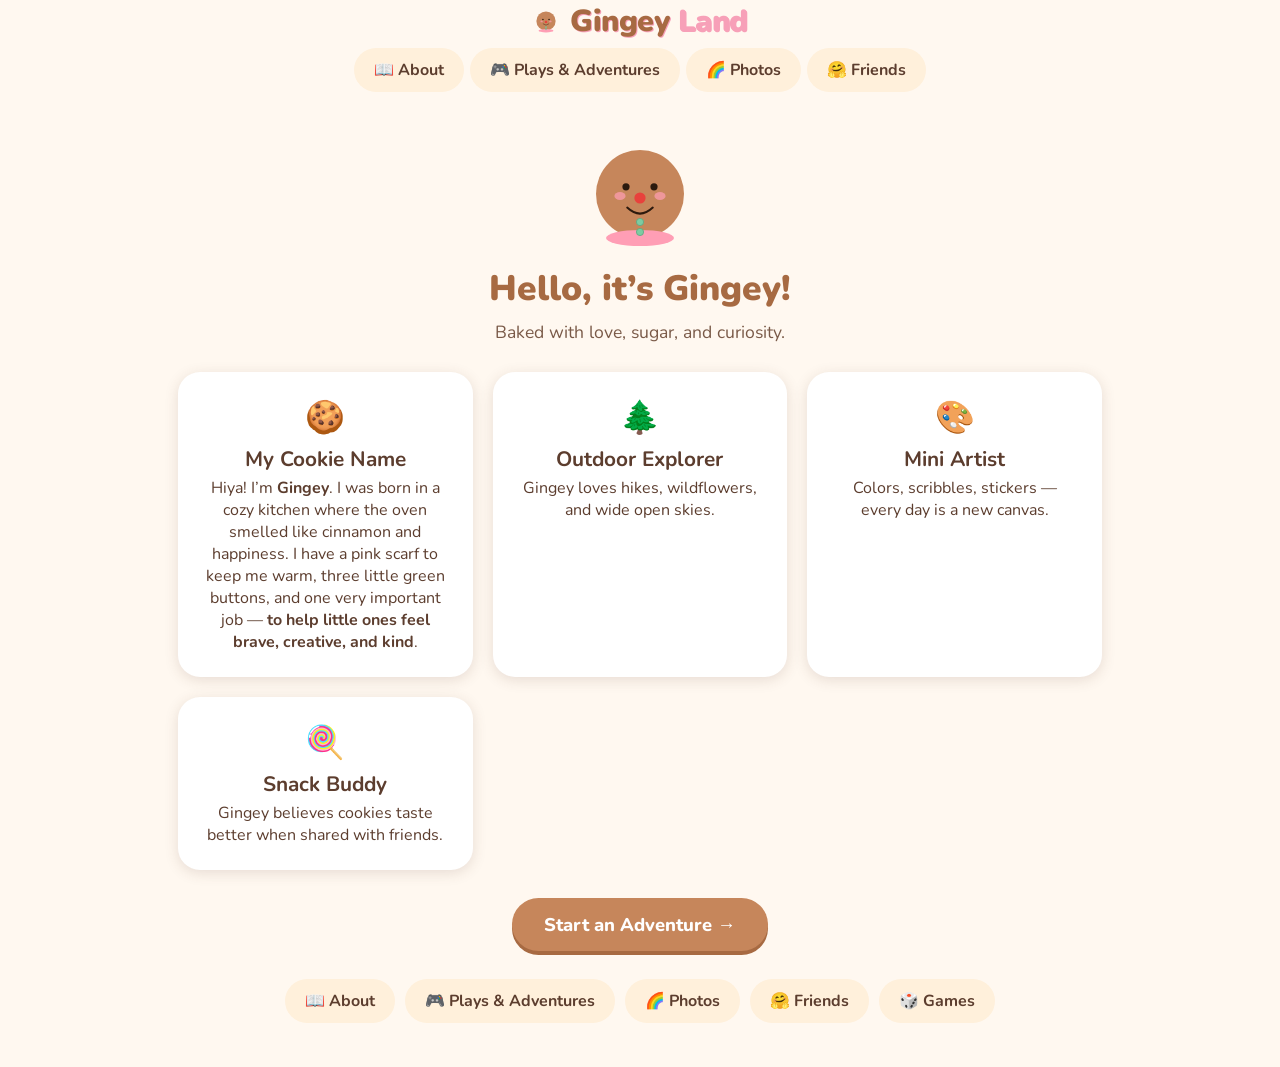
==== about.html @ 678b47bb "feat: add bottom footer menu on all inner pages" ====
<!DOCTYPE html>
<html lang="en">
<head>
  <meta charset="UTF-8" />
  <meta name="viewport" content="width=device-width, initial-scale=1.0" />
  <title>About Gingey — Gingey Land</title>
  <link rel="preconnect" href="https://fonts.googleapis.com" />
  <link rel="preconnect" href="https://fonts.gstatic.com" crossorigin />
  <link href="https://fonts.googleapis.com/css2?family=Nunito:wght@400;700;900&display=swap" rel="stylesheet" />
  <style>
    * { box-sizing: border-box; margin: 0; padding: 0; }
    body {
      font-family: "Nunito", "Segoe UI", sans-serif;
      background: #fff8f0; color: #5c3d2e;
      min-height: 100vh;
      text-align: center;
    }
    main {
      max-width: 960px;
      margin: 28px auto;
      padding: 0 18px;
      text-align: center;
    }
    .page-title {
      font-size: 2.2rem;
      font-weight: 900;
      text-align: center;
      margin-bottom: 8px;
      color: #a76a42;
    }
    .page-subtitle {
      text-align: center;
      font-size: 1.1rem;
      color: #7a5a48;
      margin-bottom: 28px;
    }
    .grid-3 {
      display: grid;
      grid-template-columns: repeat(auto-fill, minmax(240px, 1fr));
      gap: 20px;
      justify-items: center;
    }
    .card {
      background: #fff;
      border-radius: 22px;
      padding: 24px;
      box-shadow: 0 3px 14px rgba(92,61,46,0.15);
      text-align: center;
      width: 100%;
      max-width: 300px;
    }
    svg.logo-icon {
      width: 28px !important;
      height: 28px !important;
      max-width: 28px !important;
      display: inline-block !important;
      vertical-align: middle;
    }
    svg.page-hero {
      width: 120px !important;
      height: auto !important;
      max-width: 120px !important;
      display: block !important;
      margin: 0 auto !important;
    }
    header {
      text-align: center;
    }
    .logo-row a {
      display: inline-flex !important;
      align-items: center;
      gap: 10px;
      text-decoration: none;
      justify-content: center;
    }
    .menu-row {
      display: flex;
      justify-content: center;
      gap: 6px;
      padding: 6px 12px 10px;
      flex-wrap: wrap;
    }
    .menu-btn {
      display: inline-block;
      padding: 9px 18px;
      border-radius: 999px;
      font-size: 1rem;
      font-weight: 700;
      background: #fff0db;
      color: #5c3d2e;
      border: 2.5px solid transparent;
      text-decoration: none;
    }
    .site-footer {
      text-align: center;
      padding: 20px 16px 24px;
      font-size: 0.9rem;
      color: #7a5a48;
    }
  </style>
</head>
<body>
<header>
  <div class="logo-row">
    <a href="index.html">
      <svg class="logo-icon" viewBox="0 0 300 320" xmlns="http://www.w3.org/2000/svg" aria-label="Gingey">
        <circle cx="150" cy="160" r="110" fill="#c6865b"/>
        <ellipse cx="100" cy="165" rx="14" ry="10" fill="#ff9eb5" opacity="0.7"/>
        <ellipse cx="200" cy="165" rx="14" ry="10" fill="#ff9eb5" opacity="0.7"/>
        <circle cx="115" cy="142" r="9" fill="#2c1a0e"/>
        <circle cx="185" cy="142" r="9" fill="#2c1a0e"/>
        <circle cx="150" cy="170" r="14" fill="#e8413c"/>
        <path d="M 118 194 Q 150 224 182 194" fill="none" stroke="#2c1a0e" stroke-width="5" stroke-linecap="round"/>
        <ellipse cx="150" cy="270" rx="85" ry="20" fill="#ff9eb5"/>
        <circle cx="150" cy="230" r="9" fill="#7ecba1" stroke="#5ba882" stroke-width="2"/>
        <circle cx="150" cy="255" r="9" fill="#7ecba1" stroke="#5ba882" stroke-width="2"/>
      </svg>
      <span style="font-size:1.9rem;font-weight:900;color:#a76a42;letter-spacing:-0.5px;text-shadow:1px 1px 0 #f7a0b8;">
        Gingey <span style="color:#f7a0b8;">Land</span>
      </span>
    </a>
  </div>
  <nav class="menu-row">
    <a href="about.html" class="menu-btn">📖 About</a>
    <a href="adventures.html" class="menu-btn">🎮 Plays &amp; Adventures</a>
    <a href="photos.html" class="menu-btn">🌈 Photos</a>
    <a href="friends.html" class="menu-btn">🤗 Friends</a>
  </nav>
</header>

<main>
  <div style="margin-bottom: 6px;">
    <svg class="page-hero" style="width:120px!important;height:auto!important;max-width:120px!important;display:block;margin:0 auto 6px;" viewBox="0 0 300 320" xmlns="http://www.w3.org/2000/svg" aria-label="Gingey">
      <circle cx="150" cy="160" r="110" fill="#c6865b"/>
      <ellipse cx="100" cy="165" rx="14" ry="10" fill="#ff9eb5" opacity="0.7"/>
      <ellipse cx="200" cy="165" rx="14" ry="10" fill="#ff9eb5" opacity="0.7"/>
      <circle cx="115" cy="142" r="9" fill="#2c1a0e"/>
      <circle cx="185" cy="142" r="9" fill="#2c1a0e"/>
      <circle cx="150" cy="170" r="14" fill="#e8413c"/>
      <path d="M 118 194 Q 150 224 182 194" fill="none" stroke="#2c1a0e" stroke-width="5" stroke-linecap="round"/>
      <ellipse cx="150" cy="270" rx="85" ry="20" fill="#ff9eb5"/>
      <circle cx="150" cy="230" r="9" fill="#7ecba1" stroke="#5ba882" stroke-width="2"/>
      <circle cx="150" cy="255" r="9" fill="#7ecba1" stroke="#5ba882" stroke-width="2"/>
    </svg>
  </div>

  <h1 class="page-title">Hello, it’s Gingey!</h1>
  <p class="page-subtitle">Baked with love, sugar, and curiosity.</p>

  <div class="grid-3">
    <div class="card">
      <span style="font-size:2rem;">🍪</span>
      <h3 style="margin:6px 0 4px;font-size:1.3rem;">My Cookie Name</h3>
      <p>
        Hiya! I’m <strong>Gingey</strong>. I was born in a cozy kitchen where the oven smelled like cinnamon and happiness. I have a pink scarf to keep me warm, three little green buttons, and one very important job — <strong>to help little ones feel brave, creative, and kind</strong>.
      </p>
    </div>
    <div class="card">
      <span style="font-size:2rem;">🌲</span>
      <h3 style="margin:6px 0 4px;font-size:1.3rem;">Outdoor Explorer</h3>
      <p>Gingey loves hikes, wildflowers, and wide open skies.</p>
    </div>
    <div class="card">
      <span style="font-size:2rem;">🎨</span>
      <h3 style="margin:6px 0 4px;font-size:1.3rem;">Mini Artist</h3>
      <p>Colors, scribbles, stickers — every day is a new canvas.</p>
    </div>
    <div class="card">
      <span style="font-size:2rem;">🍭</span>
      <h3 style="margin:6px 0 4px;font-size:1.3rem;">Snack Buddy</h3>
      <p>Gingey believes cookies taste better when shared with friends.</p>
    </div>
  </div>

  <div style="margin-top:28px;max-width:400px;margin-left:auto;margin-right:auto;">
    <a href="adventures.html" style="display:inline-block;padding:14px 32px;border-radius:999px;font-size:1.15rem;font-weight:800;background:#c6865b;color:#fff;text-decoration:none;box-shadow:0 4px 0 #a76a42;">
      Start an Adventure →
    </a>
  </div>
</main>

<footer>  <div class="footer-links" style="display:flex;gap:10px;justify-content:center;flex-wrap:wrap;margin-top:8px;">
    <a href="about.html" class="menu-btn">📖 About</a>
    <a href="adventures.html" class="menu-btn">🎮 Plays &amp; Adventures</a>
    <a href="photos.html" class="menu-btn">🌈 Photos</a>
    <a href="friends.html" class="menu-btn">🤗 Friends</a>
    <a href="games.html" class="menu-btn">🎲 Games</a>
  </div>

  <div style="text-align:center;padding:20px 16px 24px;font-size:0.9rem;color:#7a5a48;"></div>
</footer>

<script src="../js/menu.js?v=4"></script>
</body>
</html>
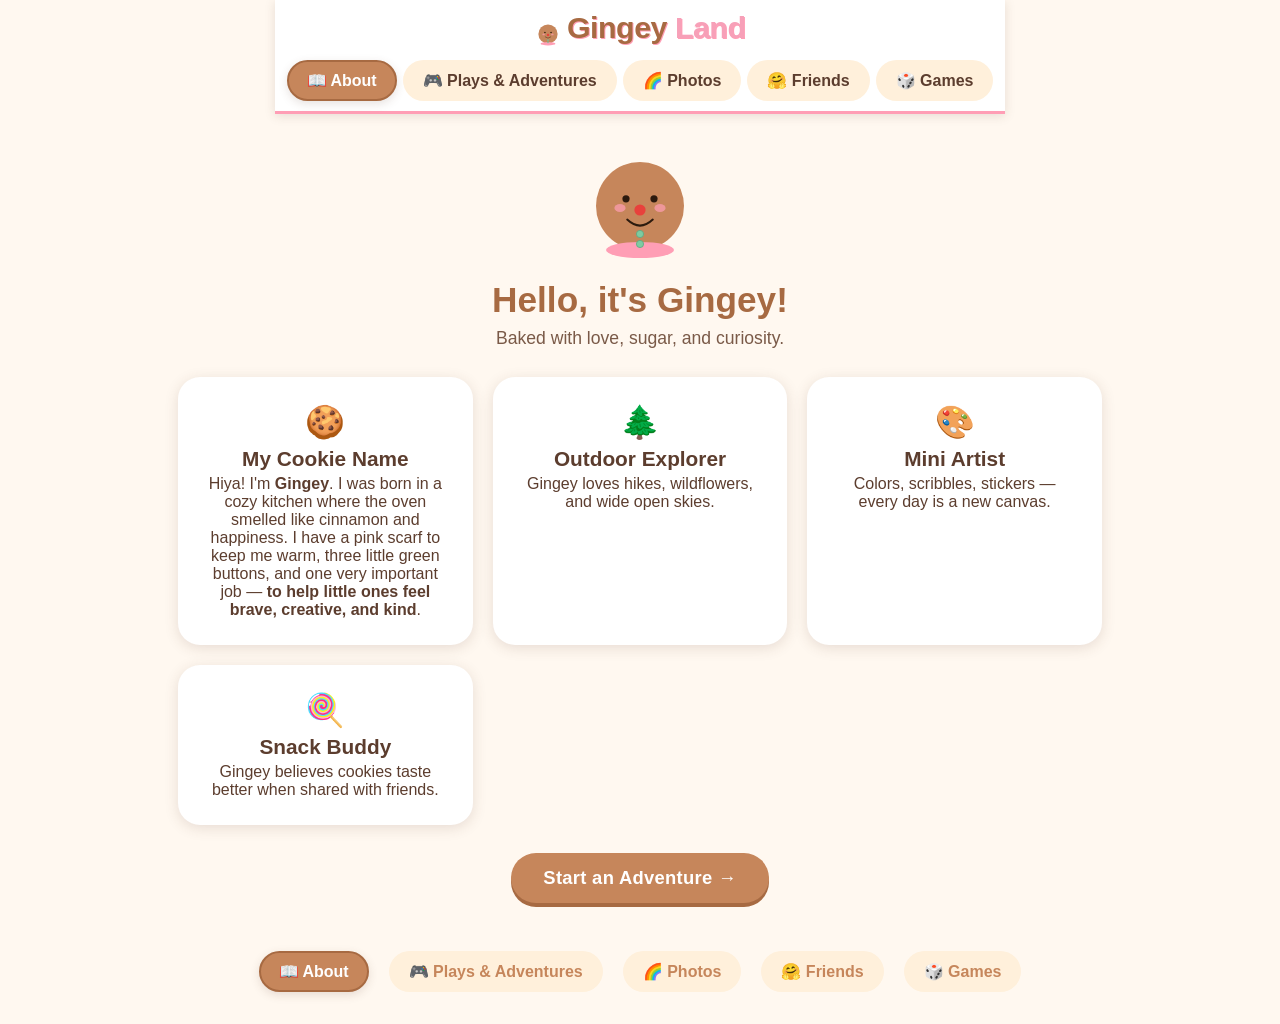
==== commit 7063b34c: "refactor: unify inner pages with shared template + fix lightbox JS" ====
--- a/about.html
+++ b/about.html
@@ -4,50 +4,23 @@
   <meta charset="UTF-8" />
   <meta name="viewport" content="width=device-width, initial-scale=1.0" />
   <title>About Gingey — Gingey Land</title>
-  <link rel="preconnect" href="https://fonts.googleapis.com" />
-  <link rel="preconnect" href="https://fonts.gstatic.com" crossorigin />
-  <link href="https://fonts.googleapis.com/css2?family=Nunito:wght@400;700;900&display=swap" rel="stylesheet" />
+  <link rel="stylesheet" href="../css/_site.css?v=4" />
   <style>
-    * { box-sizing: border-box; margin: 0; padding: 0; }
+    /* Fallback for CSS file loading issues */
     body {
-      font-family: "Nunito", "Segoe UI", sans-serif;
-      background: #fff8f0; color: #5c3d2e;
+      font-family: "Nunito", "Segoe UI", "Microsoft YaHei", sans-serif;
+      background: #fff8f0;
+      color: #5c3d2e;
       min-height: 100vh;
       text-align: center;
+      margin: 0;
     }
-    main {
-      max-width: 960px;
-      margin: 28px auto;
-      padding: 0 18px;
-      text-align: center;
-    }
-    .page-title {
-      font-size: 2.2rem;
-      font-weight: 900;
-      text-align: center;
-      margin-bottom: 8px;
-      color: #a76a42;
-    }
-    .page-subtitle {
-      text-align: center;
-      font-size: 1.1rem;
-      color: #7a5a48;
-      margin-bottom: 28px;
-    }
-    .grid-3 {
-      display: grid;
-      grid-template-columns: repeat(auto-fill, minmax(240px, 1fr));
-      gap: 20px;
-      justify-items: center;
-    }
-    .card {
-      background: #fff;
-      border-radius: 22px;
-      padding: 24px;
-      box-shadow: 0 3px 14px rgba(92,61,46,0.15);
-      text-align: center;
-      width: 100%;
-      max-width: 300px;
+    .page-hero {
+      width: 120px !important;
+      height: auto !important;
+      max-width: 120px !important;
+      display: block !important;
+      margin: 0 auto 10px !important;
     }
     svg.logo-icon {
       width: 28px !important;
@@ -56,51 +29,10 @@
       display: inline-block !important;
       vertical-align: middle;
     }
-    svg.page-hero {
-      width: 120px !important;
-      height: auto !important;
-      max-width: 120px !important;
-      display: block !important;
-      margin: 0 auto !important;
-    }
-    header {
-      text-align: center;
-    }
-    .logo-row a {
-      display: inline-flex !important;
-      align-items: center;
-      gap: 10px;
-      text-decoration: none;
-      justify-content: center;
-    }
-    .menu-row {
-      display: flex;
-      justify-content: center;
-      gap: 6px;
-      padding: 6px 12px 10px;
-      flex-wrap: wrap;
-    }
-    .menu-btn {
-      display: inline-block;
-      padding: 9px 18px;
-      border-radius: 999px;
-      font-size: 1rem;
-      font-weight: 700;
-      background: #fff0db;
-      color: #5c3d2e;
-      border: 2.5px solid transparent;
-      text-decoration: none;
-    }
-    .site-footer {
-      text-align: center;
-      padding: 20px 16px 24px;
-      font-size: 0.9rem;
-      color: #7a5a48;
-    }
   </style>
 </head>
 <body>
-<header>
+<header class="site-header">
   <div class="logo-row">
     <a href="index.html">
       <svg class="logo-icon" viewBox="0 0 300 320" xmlns="http://www.w3.org/2000/svg" aria-label="Gingey">
@@ -115,36 +47,33 @@
         <circle cx="150" cy="230" r="9" fill="#7ecba1" stroke="#5ba882" stroke-width="2"/>
         <circle cx="150" cy="255" r="9" fill="#7ecba1" stroke="#5ba882" stroke-width="2"/>
       </svg>
-      <span style="font-size:1.9rem;font-weight:900;color:#a76a42;letter-spacing:-0.5px;text-shadow:1px 1px 0 #f7a0b8;">
-        Gingey <span style="color:#f7a0b8;">Land</span>
-      </span>
+      <span class="logo-text">Gingey <span>Land</span></span>
     </a>
   </div>
   <nav class="menu-row">
-    <a href="about.html" class="menu-btn">📖 About</a>
-    <a href="adventures.html" class="menu-btn">🎮 Plays &amp; Adventures</a>
-    <a href="photos.html" class="menu-btn">🌈 Photos</a>
-    <a href="friends.html" class="menu-btn">🤗 Friends</a>
+    <a href="about.html" class="menu-btn" data-page="about.html">📖 About</a>
+    <a href="adventures.html" class="menu-btn" data-page="adventures.html">🎮 Plays &amp; Adventures</a>
+    <a href="photos.html" class="menu-btn" data-page="photos.html">🌈 Photos</a>
+    <a href="friends.html" class="menu-btn" data-page="friends.html">🤗 Friends</a>
+    <a href="games.html" class="menu-btn" data-page="games.html">🎲 Games</a>
   </nav>
 </header>
 
 <main>
-  <div style="margin-bottom: 6px;">
-    <svg class="page-hero" style="width:120px!important;height:auto!important;max-width:120px!important;display:block;margin:0 auto 6px;" viewBox="0 0 300 320" xmlns="http://www.w3.org/2000/svg" aria-label="Gingey">
-      <circle cx="150" cy="160" r="110" fill="#c6865b"/>
-      <ellipse cx="100" cy="165" rx="14" ry="10" fill="#ff9eb5" opacity="0.7"/>
-      <ellipse cx="200" cy="165" rx="14" ry="10" fill="#ff9eb5" opacity="0.7"/>
-      <circle cx="115" cy="142" r="9" fill="#2c1a0e"/>
-      <circle cx="185" cy="142" r="9" fill="#2c1a0e"/>
-      <circle cx="150" cy="170" r="14" fill="#e8413c"/>
-      <path d="M 118 194 Q 150 224 182 194" fill="none" stroke="#2c1a0e" stroke-width="5" stroke-linecap="round"/>
-      <ellipse cx="150" cy="270" rx="85" ry="20" fill="#ff9eb5"/>
-      <circle cx="150" cy="230" r="9" fill="#7ecba1" stroke="#5ba882" stroke-width="2"/>
-      <circle cx="150" cy="255" r="9" fill="#7ecba1" stroke="#5ba882" stroke-width="2"/>
-    </svg>
-  </div>
+  <svg class="page-hero" viewBox="0 0 300 320" xmlns="http://www.w3.org/2000/svg" aria-label="Gingey">
+    <circle cx="150" cy="160" r="110" fill="#c6865b"/>
+    <ellipse cx="100" cy="165" rx="14" ry="10" fill="#ff9eb5" opacity="0.7"/>
+    <ellipse cx="200" cy="165" rx="14" ry="10" fill="#ff9eb5" opacity="0.7"/>
+    <circle cx="115" cy="142" r="9" fill="#2c1a0e"/>
+    <circle cx="185" cy="142" r="9" fill="#2c1a0e"/>
+    <circle cx="150" cy="170" r="14" fill="#e8413c"/>
+    <path d="M 118 194 Q 150 224 182 194" fill="none" stroke="#2c1a0e" stroke-width="5" stroke-linecap="round"/>
+    <ellipse cx="150" cy="270" rx="85" ry="20" fill="#ff9eb5"/>
+    <circle cx="150" cy="230" r="9" fill="#7ecba1" stroke="#5ba882" stroke-width="2"/>
+    <circle cx="150" cy="255" r="9" fill="#7ecba1" stroke="#5ba882" stroke-width="2"/>
+  </svg>
 
-  <h1 class="page-title">Hello, it’s Gingey!</h1>
+  <h1 class="page-title">Hello, it's Gingey!</h1>
   <p class="page-subtitle">Baked with love, sugar, and curiosity.</p>
 
   <div class="grid-3">
@@ -152,7 +81,7 @@
       <span style="font-size:2rem;">🍪</span>
       <h3 style="margin:6px 0 4px;font-size:1.3rem;">My Cookie Name</h3>
       <p>
-        Hiya! I’m <strong>Gingey</strong>. I was born in a cozy kitchen where the oven smelled like cinnamon and happiness. I have a pink scarf to keep me warm, three little green buttons, and one very important job — <strong>to help little ones feel brave, creative, and kind</strong>.
+        Hiya! I'm <strong>Gingey</strong>. I was born in a cozy kitchen where the oven smelled like cinnamon and happiness. I have a pink scarf to keep me warm, three little green buttons, and one very important job — <strong>to help little ones feel brave, creative, and kind</strong>.
       </p>
     </div>
     <div class="card">
@@ -173,23 +102,21 @@
   </div>
 
   <div style="margin-top:28px;max-width:400px;margin-left:auto;margin-right:auto;">
-    <a href="adventures.html" style="display:inline-block;padding:14px 32px;border-radius:999px;font-size:1.15rem;font-weight:800;background:#c6865b;color:#fff;text-decoration:none;box-shadow:0 4px 0 #a76a42;">
-      Start an Adventure →
-    </a>
+    <a href="adventures.html" class="btn btn-primary">Start an Adventure →</a>
   </div>
 </main>
 
-<footer>  <div class="footer-links" style="display:flex;gap:10px;justify-content:center;flex-wrap:wrap;margin-top:8px;">
-    <a href="about.html" class="menu-btn">📖 About</a>
-    <a href="adventures.html" class="menu-btn">🎮 Plays &amp; Adventures</a>
-    <a href="photos.html" class="menu-btn">🌈 Photos</a>
-    <a href="friends.html" class="menu-btn">🤗 Friends</a>
-    <a href="games.html" class="menu-btn">🎲 Games</a>
+<footer class="site-footer">
+  <div class="footer-links">
+    <a href="about.html" class="menu-btn" data-page="about.html">📖 About</a>
+    <a href="adventures.html" class="menu-btn" data-page="adventures.html">🎮 Plays &amp; Adventures</a>
+    <a href="photos.html" class="menu-btn" data-page="photos.html">🌈 Photos</a>
+    <a href="friends.html" class="menu-btn" data-page="friends.html">🤗 Friends</a>
+    <a href="games.html" class="menu-btn" data-page="games.html">🎲 Games</a>
   </div>
-
-  <div style="text-align:center;padding:20px 16px 24px;font-size:0.9rem;color:#7a5a48;"></div>
+  <div class="footer-tagline"></div>
 </footer>
 
-<script src="../js/menu.js?v=4"></script>
+<script src="../js/menu.js?v=5"></script>
 </body>
 </html>
--- a/css/_site.css
+++ b/css/_site.css
@@ -0,0 +1,295 @@
+/* ===== Gingey Land — Shared Site Styles ===== */
+:root {
+  --cookie: #c6865b;
+  --cookie-dark: #a76a42;
+  --cream: #fff8f0;
+  --cream-dark: #fff0db;
+  --pink: #ff9eb5;
+  --pink-dark: #f7a0b8;
+  --green: #7ecba1;
+  --green-dark: #62bf8e;
+  --brown: #5c3d2e;
+  --brown-light: #7a5a48;
+  --white: #ffffff;
+  --shadow: rgba(92, 61, 46, 0.15);
+  --radius: 22px;
+  --font: "Nunito", "Segoe UI", "Microsoft YaHei", sans-serif;
+}
+
+* { box-sizing: border-box; margin: 0; padding: 0; }
+
+html { scroll-behavior: smooth; }
+
+body {
+  font-family: var(--font);
+  background: var(--cream);
+  color: var(--brown);
+  min-height: 100vh;
+  display: flex;
+  flex-direction: column;
+  align-items: center;
+}
+
+a { text-decoration: none; color: inherit; }
+
+/* ===== Sticky Header ===== */
+.site-header {
+  position: sticky;
+  top: 0;
+  z-index: 100;
+  background: var(--white);
+  border-bottom: 3px solid var(--pink);
+  box-shadow: 0 2px 10px var(--shadow);
+}
+
+.logo-row {
+  display: flex;
+  align-items: center;
+  justify-content: center;
+  padding: 10px 16px 6px;
+  gap: 10px;
+}
+.logo-icon {
+  width: 32px;
+  height: 32px;
+}
+.logo-text {
+  font-size: 1.9rem;
+  font-weight: 900;
+  color: var(--cookie-dark);
+  letter-spacing: -0.5px;
+  text-shadow: 1px 1px 0 var(--pink);
+}
+.logo-text span {
+  color: var(--pink-dark);
+}
+
+.menu-row {
+  display: flex;
+  justify-content: center;
+  gap: 6px;
+  padding: 6px 12px 10px;
+  flex-wrap: wrap;
+}
+.menu-btn {
+  display: inline-flex;
+  align-items: center;
+  gap: 6px;
+  padding: 9px 18px;
+  border-radius: 999px;
+  font-size: 1rem;
+  font-weight: 700;
+  background: var(--cream-dark);
+  color: var(--brown);
+  border: 2.5px solid transparent;
+  transition: all 0.2s ease;
+  cursor: pointer;
+  white-space: nowrap;
+}
+.menu-btn:hover {
+  background: var(--pink);
+  color: var(--white);
+  transform: translateY(-2px);
+  box-shadow: 0 4px 12px rgba(255, 158, 181, 0.4);
+}
+.menu-btn.active {
+  background: var(--cookie);
+  color: var(--white);
+  border-color: var(--cookie-dark);
+  box-shadow: 0 3px 10px var(--shadow);
+}
+
+/* ===== Main ===== */
+main {
+  flex: 1;
+  width: 100%;
+  max-width: 960px;
+  margin: 28px auto;
+  padding: 0 18px;
+}
+
+/* ===== Footer ===== */
+.site-footer {
+  text-align: center;
+  padding: 20px 16px 24px;
+  font-size: 0.9rem;
+  color: var(--brown-light);
+}
+.site-footer a {
+  color: var(--cookie);
+  font-weight: 700;
+}
+.footer-links {
+  display: flex;
+  gap: 20px;
+  justify-content: center;
+  flex-wrap: wrap;
+  margin-bottom: 8px;
+}
+.footer-tagline {
+  font-weight: 600;
+  color: var(--brown);
+}
+
+/* ===== Shared Card ===== */
+.card {
+  background: var(--white);
+  border-radius: var(--radius);
+  padding: 24px;
+  box-shadow: 0 3px 14px var(--shadow);
+  border: 2.5px solid transparent;
+  transition: all 0.25s ease;
+  overflow: hidden;
+}
+.card:hover {
+  transform: translateY(-4px);
+  box-shadow: 0 8px 24px var(--shadow);
+  border-color: var(--pink);
+}
+.card svg {
+  max-width: 60px;
+  height: auto;
+}
+.page-hero {
+  width: 60px !important;
+  height: auto !important;
+  max-width: 60px !important;
+  display: block;
+  margin: 0 auto 6px;
+}
+
+/* ===== Huge Button ===== */
+.btn {
+  display: inline-block;
+  padding: 14px 32px;
+  border-radius: 999px;
+  font-size: 1.15rem;
+  font-weight: 800;
+  letter-spacing: 0.3px;
+  border: none;
+  cursor: pointer;
+  transition: all 0.2s ease;
+  text-align: center;
+}
+.btn-primary {
+  background: var(--cookie);
+  color: var(--white);
+  box-shadow: 0 4px 0 var(--cookie-dark);
+}
+.btn-primary:hover {
+  background: var(--cookie-dark);
+  transform: translateY(-2px);
+  box-shadow: 0 6px 0 var(--cookie-dark);
+}
+.btn-pink {
+  background: var(--pink);
+  color: var(--white);
+  box-shadow: 0 4px 0 var(--pink-dark);
+}
+.btn-pink:hover {
+  background: var(--pink-dark);
+  transform: translateY(-2px);
+}
+.btn-green {
+  background: var(--green);
+  color: var(--white);
+  box-shadow: 0 4px 0 var(--green-dark);
+}
+.btn-green:hover {
+  background: var(--green-dark);
+  transform: translateY(-2px);
+}
+
+/* ===== Page heading ===== */
+.page-title {
+  font-size: 2.2rem;
+  font-weight: 900;
+  text-align: center;
+  margin-bottom: 8px;
+  color: var(--cookie-dark);
+}
+.page-subtitle {
+  text-align: center;
+  font-size: 1.1rem;
+  color: var(--brown-light);
+  margin-bottom: 28px;
+}
+
+/* ===== 3-col grid ===== */
+.grid-3 {
+  display: grid;
+  grid-template-columns: repeat(auto-fill, minmax(240px, 1fr));
+  gap: 20px;
+}
+
+/* ===== Photo grid ===== */
+.photo-grid {
+  display: grid;
+  grid-template-columns: repeat(auto-fill, minmax(200px, 1fr));
+  gap: 16px;
+}
+.photo-card {
+  border-radius: var(--radius);
+  overflow: hidden;
+  background: var(--white);
+  box-shadow: 0 2px 10px var(--shadow);
+  transition: all 0.25s ease;
+  cursor: pointer;
+}
+.photo-card:hover {
+  transform: scale(1.04);
+  box-shadow: 0 8px 24px var(--shadow);
+}
+.photo-card img {
+  width: 100%;
+  max-height: 220px;
+  aspect-ratio: 4/3;
+  object-fit: cover;
+  display: block;
+}
+.photo-card .caption {
+  padding: 10px 14px;
+  font-weight: 700;
+  font-size: 0.95rem;
+}
+
+/* ===== Lightbox ===== */
+.lightbox {
+  display: none;
+  position: fixed;
+  inset: 0;
+  background: rgba(0,0,0,0.75);
+  z-index: 999;
+  align-items: center;
+  justify-content: center;
+  padding: 20px;
+}
+.lightbox.open { display: flex; }
+.lightbox img {
+  max-width: 90vw;
+  max-height: 85vh;
+  border-radius: 16px;
+  box-shadow: 0 10px 40px rgba(0,0,0,0.5);
+}
+.lightbox-close {
+  position: absolute;
+  top: 18px;
+  right: 22px;
+  font-size: 2.4rem;
+  color: #fff;
+  cursor: pointer;
+  line-height: 1;
+  opacity: 0.85;
+}
+.lightbox-close:hover { opacity: 1; }
+
+/* ===== Mobile ===== */
+@media (max-width: 600px) {
+  .site-header { border-bottom-width: 2px; }
+  .logo-icon { width: 32px; height: 32px; }
+  .logo-text { font-size: 1.6rem; }
+  .menu-btn { padding: 8px 14px; font-size: 0.9rem; }
+  main { margin: 16px auto; padding: 0 12px; }
+  .page-title { font-size: 1.6rem; }
+  .grid-3 { grid-template-columns: 1fr; }
+}
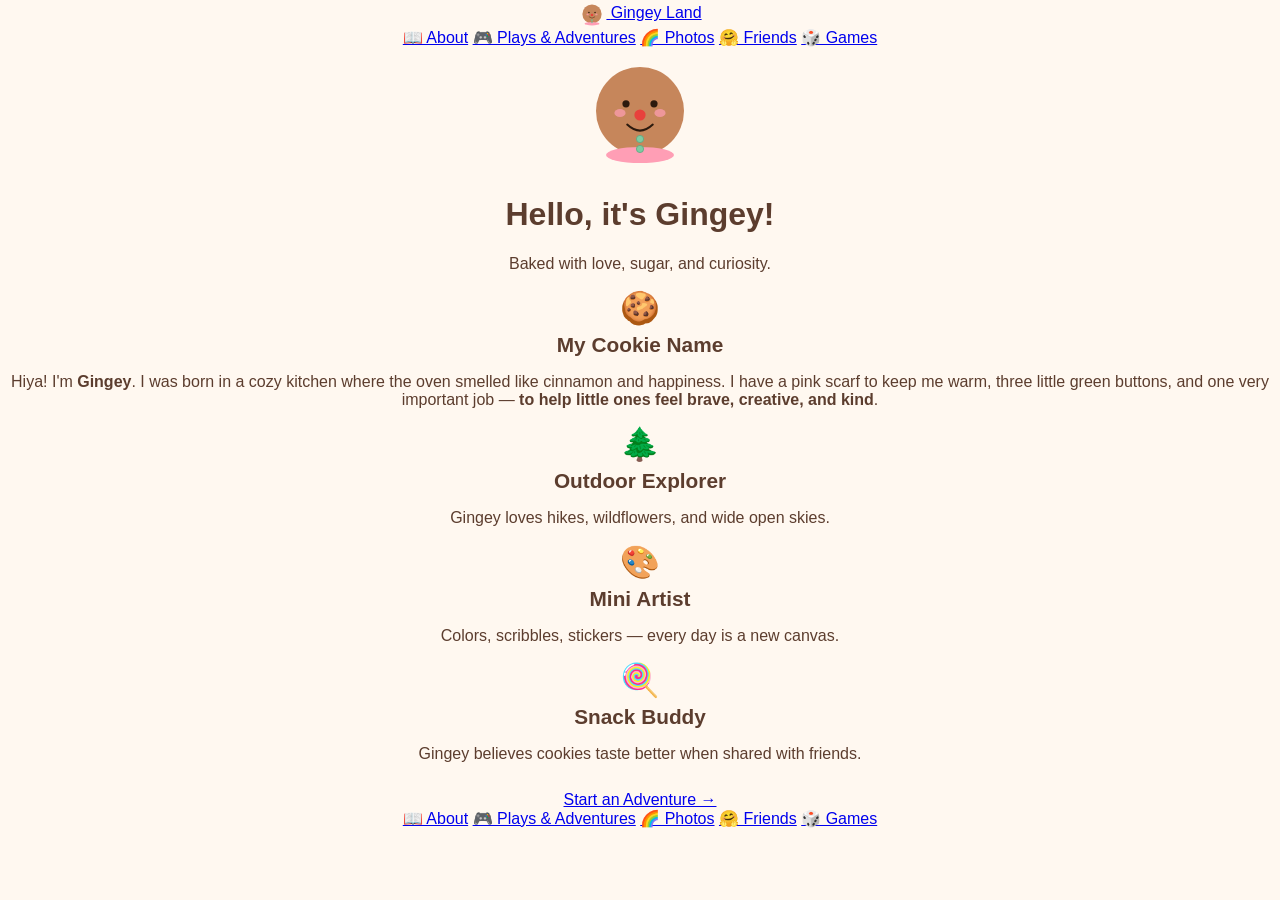
==== commit 74bc3c96: "fix: use absolute project-root paths for css/js on GitHub Pages" ====
--- a/about.html
+++ b/about.html
@@ -4,7 +4,7 @@
   <meta charset="UTF-8" />
   <meta name="viewport" content="width=device-width, initial-scale=1.0" />
   <title>About Gingey — Gingey Land</title>
-  <link rel="stylesheet" href="../css/_site.css?v=4" />
+  <link rel="stylesheet" href="/gingey-land/css/_site.css?v=4" />
   <style>
     /* Fallback for CSS file loading issues */
     body {
@@ -117,6 +117,6 @@
   <div class="footer-tagline"></div>
 </footer>
 
-<script src="../js/menu.js?v=5"></script>
+<script src="/gingey-land/js/menu.js?v=4"></script>
 </body>
 </html>
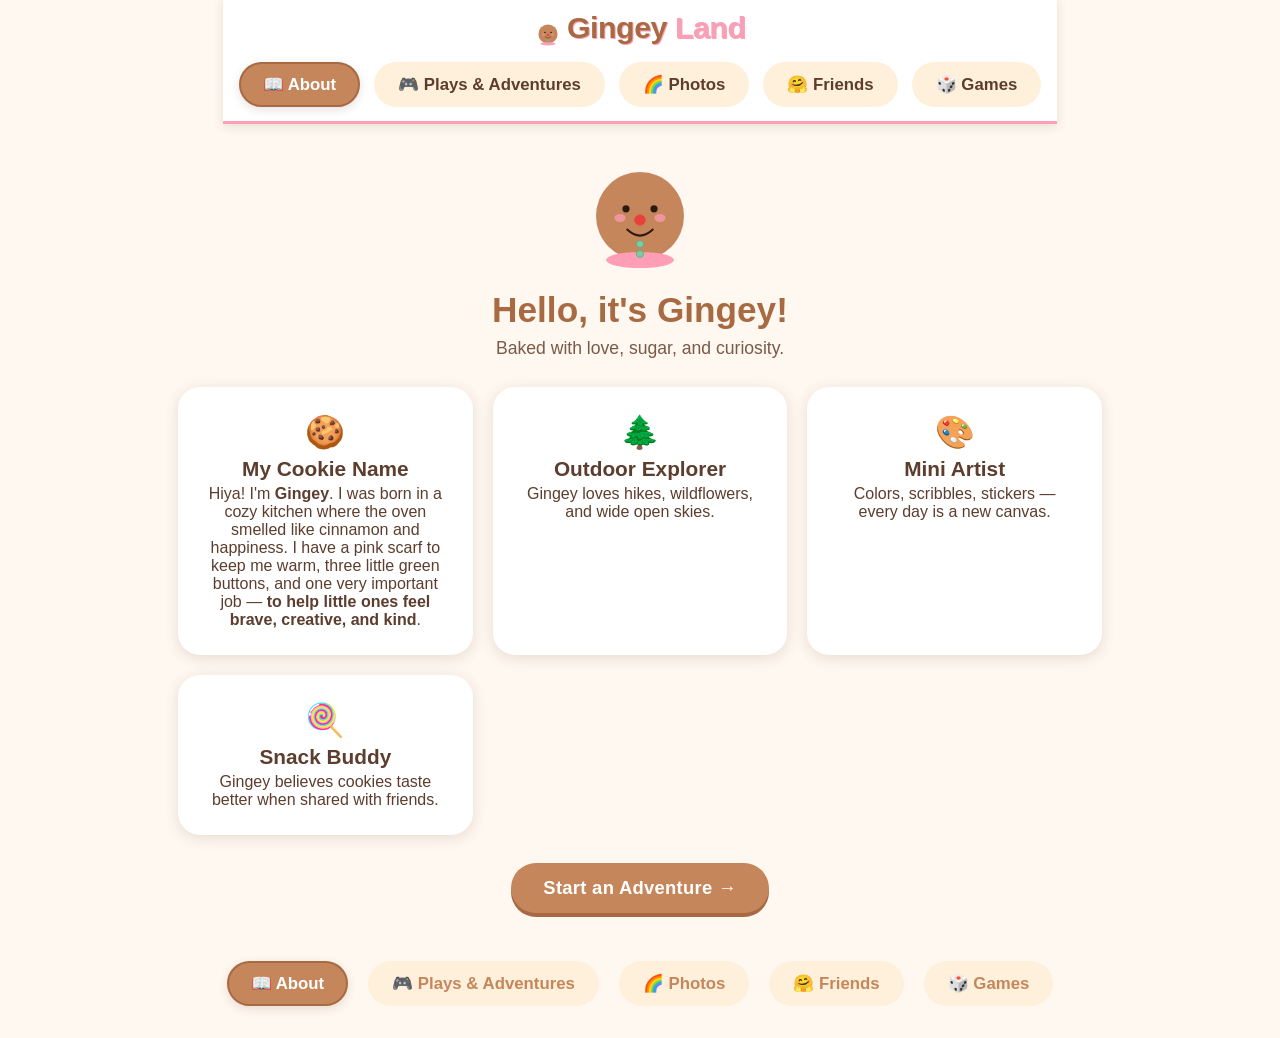
==== commit d14ac984: "fix: use css/ and js/ paths after adding .nojekyll" ====
--- a/about.html
+++ b/about.html
@@ -4,7 +4,7 @@
   <meta charset="UTF-8" />
   <meta name="viewport" content="width=device-width, initial-scale=1.0" />
   <title>About Gingey — Gingey Land</title>
-  <link rel="stylesheet" href="/gingey-land/css/_site.css?v=4" />
+  <link rel="stylesheet" href="css/_site.css?v=5" />
   <style>
     /* Fallback for CSS file loading issues */
     body {
@@ -117,6 +117,6 @@
   <div class="footer-tagline"></div>
 </footer>
 
-<script src="/gingey-land/js/menu.js?v=4"></script>
+<script src="js/menu.js?v=5"></script>
 </body>
 </html>
--- a/css/_site.css
+++ b/css/_site.css
@@ -0,0 +1,295 @@
+/* ===== Gingey Land — Shared Site Styles ===== */
+:root {
+  --cookie: #c6865b;
+  --cookie-dark: #a76a42;
+  --cream: #fff8f0;
+  --cream-dark: #fff0db;
+  --pink: #ff9eb5;
+  --pink-dark: #f7a0b8;
+  --green: #7ecba1;
+  --green-dark: #62bf8e;
+  --brown: #5c3d2e;
+  --brown-light: #7a5a48;
+  --white: #ffffff;
+  --shadow: rgba(92, 61, 46, 0.15);
+  --radius: 22px;
+  --font: "Nunito", "Segoe UI", "Microsoft YaHei", sans-serif;
+}
+
+* { box-sizing: border-box; margin: 0; padding: 0; }
+
+html { scroll-behavior: smooth; }
+
+body {
+  font-family: var(--font);
+  background: var(--cream);
+  color: var(--brown);
+  min-height: 100vh;
+  display: flex;
+  flex-direction: column;
+  align-items: center;
+}
+
+a { text-decoration: none; color: inherit; }
+
+/* ===== Sticky Header ===== */
+.site-header {
+  position: sticky;
+  top: 0;
+  z-index: 100;
+  background: var(--white);
+  border-bottom: 3px solid var(--pink);
+  box-shadow: 0 2px 10px var(--shadow);
+}
+
+.logo-row {
+  display: flex;
+  align-items: center;
+  justify-content: center;
+  padding: 10px 16px 6px;
+  gap: 10px;
+}
+.logo-icon {
+  width: 32px;
+  height: 32px;
+}
+.logo-text {
+  font-size: 1.9rem;
+  font-weight: 900;
+  color: var(--cookie-dark);
+  letter-spacing: -0.5px;
+  text-shadow: 1px 1px 0 var(--pink);
+}
+.logo-text span {
+  color: var(--pink-dark);
+}
+
+.menu-row {
+  display: flex;
+  justify-content: center;
+  gap: 14px;
+  padding: 8px 16px 14px;
+  flex-wrap: wrap;
+}
+.menu-btn {
+  display: inline-flex;
+  align-items: center;
+  gap: 6px;
+  padding: 10px 22px;
+  border-radius: 999px;
+  font-size: 1.05rem;
+  font-weight: 700;
+  background: var(--cream-dark);
+  color: var(--brown);
+  border: 2.5px solid transparent;
+  transition: all 0.2s ease;
+  cursor: pointer;
+  white-space: nowrap;
+}
+.menu-btn:hover {
+  background: var(--pink);
+  color: var(--white);
+  transform: translateY(-2px);
+  box-shadow: 0 4px 12px rgba(255, 158, 181, 0.4);
+}
+.menu-btn.active {
+  background: var(--cookie);
+  color: var(--white);
+  border-color: var(--cookie-dark);
+  box-shadow: 0 3px 10px var(--shadow);
+}
+
+/* ===== Main ===== */
+main {
+  flex: 1;
+  width: 100%;
+  max-width: 960px;
+  margin: 28px auto;
+  padding: 0 18px;
+}
+
+/* ===== Footer ===== */
+.site-footer {
+  text-align: center;
+  padding: 20px 16px 24px;
+  font-size: 0.9rem;
+  color: var(--brown-light);
+}
+.site-footer a {
+  color: var(--cookie);
+  font-weight: 700;
+}
+.footer-links {
+  display: flex;
+  gap: 20px;
+  justify-content: center;
+  flex-wrap: wrap;
+  margin-bottom: 8px;
+}
+.footer-tagline {
+  font-weight: 600;
+  color: var(--brown);
+}
+
+/* ===== Shared Card ===== */
+.card {
+  background: var(--white);
+  border-radius: var(--radius);
+  padding: 24px;
+  box-shadow: 0 3px 14px var(--shadow);
+  border: 2.5px solid transparent;
+  transition: all 0.25s ease;
+  overflow: hidden;
+}
+.card:hover {
+  transform: translateY(-4px);
+  box-shadow: 0 8px 24px var(--shadow);
+  border-color: var(--pink);
+}
+.card svg {
+  max-width: 60px;
+  height: auto;
+}
+.page-hero {
+  width: 60px !important;
+  height: auto !important;
+  max-width: 60px !important;
+  display: block;
+  margin: 0 auto 6px;
+}
+
+/* ===== Huge Button ===== */
+.btn {
+  display: inline-block;
+  padding: 14px 32px;
+  border-radius: 999px;
+  font-size: 1.15rem;
+  font-weight: 800;
+  letter-spacing: 0.3px;
+  border: none;
+  cursor: pointer;
+  transition: all 0.2s ease;
+  text-align: center;
+}
+.btn-primary {
+  background: var(--cookie);
+  color: var(--white);
+  box-shadow: 0 4px 0 var(--cookie-dark);
+}
+.btn-primary:hover {
+  background: var(--cookie-dark);
+  transform: translateY(-2px);
+  box-shadow: 0 6px 0 var(--cookie-dark);
+}
+.btn-pink {
+  background: var(--pink);
+  color: var(--white);
+  box-shadow: 0 4px 0 var(--pink-dark);
+}
+.btn-pink:hover {
+  background: var(--pink-dark);
+  transform: translateY(-2px);
+}
+.btn-green {
+  background: var(--green);
+  color: var(--white);
+  box-shadow: 0 4px 0 var(--green-dark);
+}
+.btn-green:hover {
+  background: var(--green-dark);
+  transform: translateY(-2px);
+}
+
+/* ===== Page heading ===== */
+.page-title {
+  font-size: 2.2rem;
+  font-weight: 900;
+  text-align: center;
+  margin-bottom: 8px;
+  color: var(--cookie-dark);
+}
+.page-subtitle {
+  text-align: center;
+  font-size: 1.1rem;
+  color: var(--brown-light);
+  margin-bottom: 28px;
+}
+
+/* ===== 3-col grid ===== */
+.grid-3 {
+  display: grid;
+  grid-template-columns: repeat(auto-fill, minmax(240px, 1fr));
+  gap: 20px;
+}
+
+/* ===== Photo grid ===== */
+.photo-grid {
+  display: grid;
+  grid-template-columns: repeat(auto-fill, minmax(200px, 1fr));
+  gap: 16px;
+}
+.photo-card {
+  border-radius: var(--radius);
+  overflow: hidden;
+  background: var(--white);
+  box-shadow: 0 2px 10px var(--shadow);
+  transition: all 0.25s ease;
+  cursor: pointer;
+}
+.photo-card:hover {
+  transform: scale(1.04);
+  box-shadow: 0 8px 24px var(--shadow);
+}
+.photo-card img {
+  width: 100%;
+  max-height: 220px;
+  aspect-ratio: 4/3;
+  object-fit: cover;
+  display: block;
+}
+.photo-card .caption {
+  padding: 10px 14px;
+  font-weight: 700;
+  font-size: 0.95rem;
+}
+
+/* ===== Lightbox ===== */
+.lightbox {
+  display: none;
+  position: fixed;
+  inset: 0;
+  background: rgba(0,0,0,0.75);
+  z-index: 999;
+  align-items: center;
+  justify-content: center;
+  padding: 20px;
+}
+.lightbox.open { display: flex; }
+.lightbox img {
+  max-width: 90vw;
+  max-height: 85vh;
+  border-radius: 16px;
+  box-shadow: 0 10px 40px rgba(0,0,0,0.5);
+}
+.lightbox-close {
+  position: absolute;
+  top: 18px;
+  right: 22px;
+  font-size: 2.4rem;
+  color: #fff;
+  cursor: pointer;
+  line-height: 1;
+  opacity: 0.85;
+}
+.lightbox-close:hover { opacity: 1; }
+
+/* ===== Mobile ===== */
+@media (max-width: 600px) {
+  .site-header { border-bottom-width: 2px; }
+  .logo-icon { width: 32px; height: 32px; }
+  .logo-text { font-size: 1.6rem; }
+  .menu-btn { padding: 8px 14px; font-size: 0.9rem; }
+  main { margin: 16px auto; padding: 0 12px; }
+  .page-title { font-size: 1.6rem; }
+  .grid-3 { grid-template-columns: 1fr; }
+}
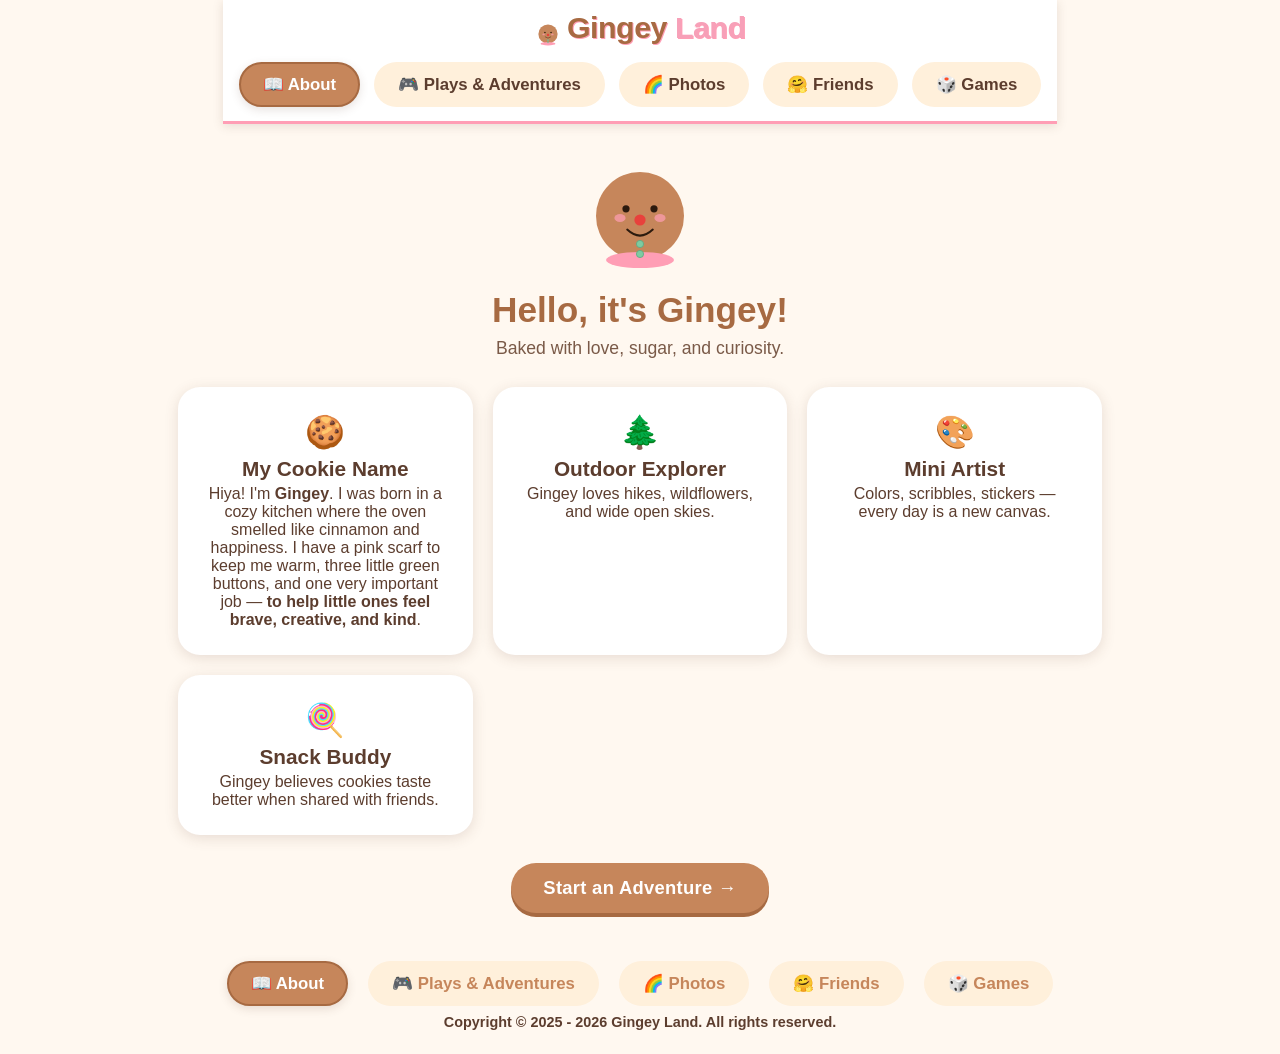
==== commit 3610fc38: "feat: add copyright notice to footer on all pages" ====
--- a/about.html
+++ b/about.html
@@ -114,7 +114,7 @@
     <a href="friends.html" class="menu-btn" data-page="friends.html">🤗 Friends</a>
     <a href="games.html" class="menu-btn" data-page="games.html">🎲 Games</a>
   </div>
-  <div class="footer-tagline"></div>
+  <div class="footer-tagline">Copyright © 2025 - 2026 Gingey Land. All rights reserved.</div>
 </footer>
 
 <script src="js/menu.js?v=5"></script>
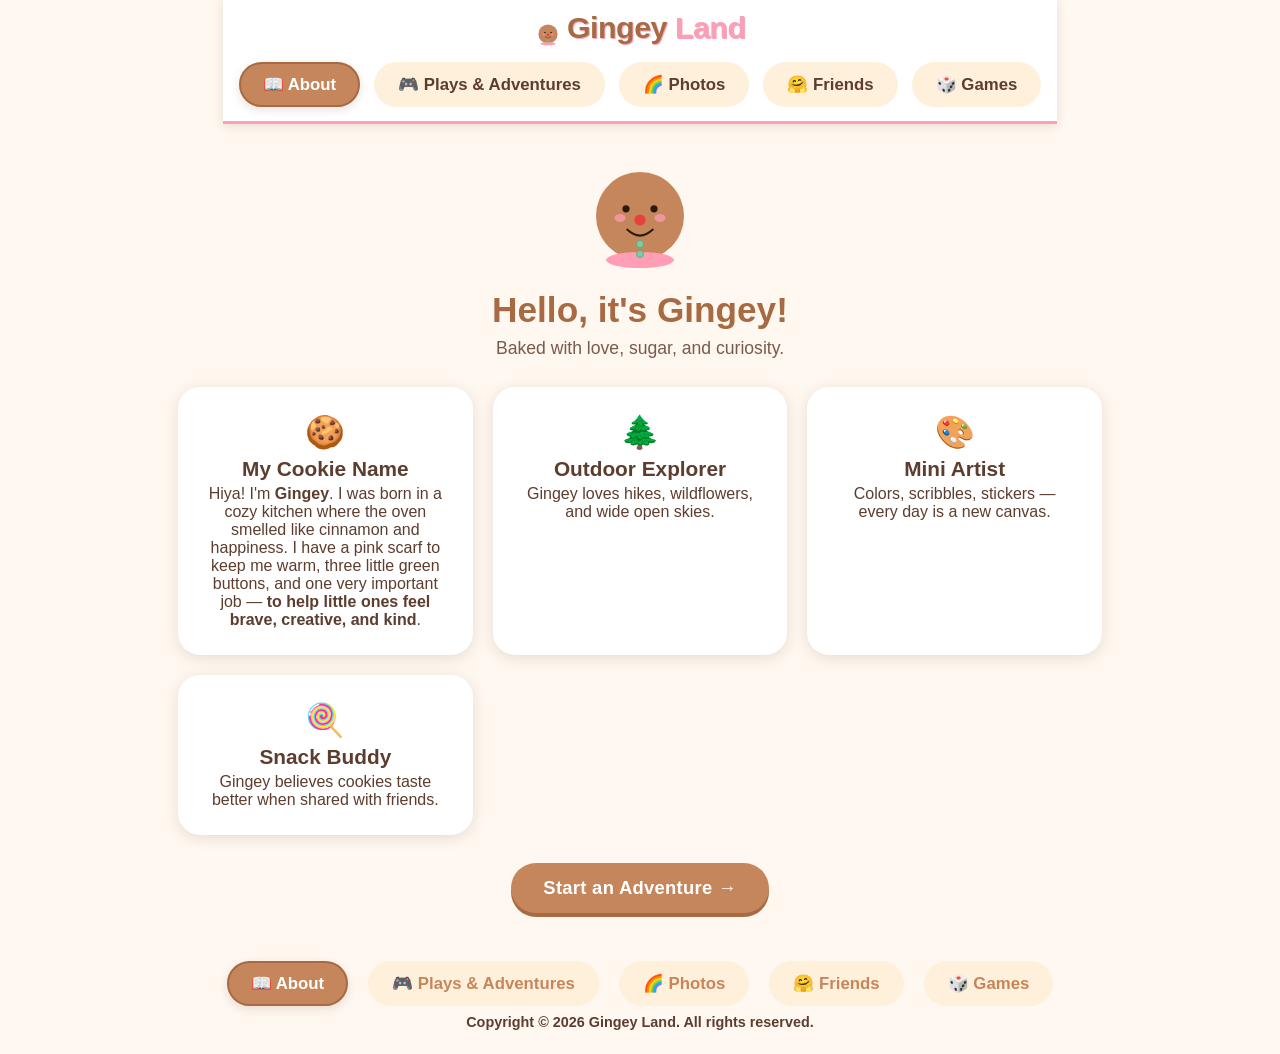
==== commit 5d706dfb: "feat: simplify copyright year to 2026" ====
--- a/about.html
+++ b/about.html
@@ -114,7 +114,7 @@
     <a href="friends.html" class="menu-btn" data-page="friends.html">🤗 Friends</a>
     <a href="games.html" class="menu-btn" data-page="games.html">🎲 Games</a>
   </div>
-  <div class="footer-tagline">Copyright © 2025 - 2026 Gingey Land. All rights reserved.</div>
+  <div class="footer-tagline">Copyright © 2026 Gingey Land. All rights reserved.</div>
 </footer>
 
 <script src="js/menu.js?v=5"></script>
